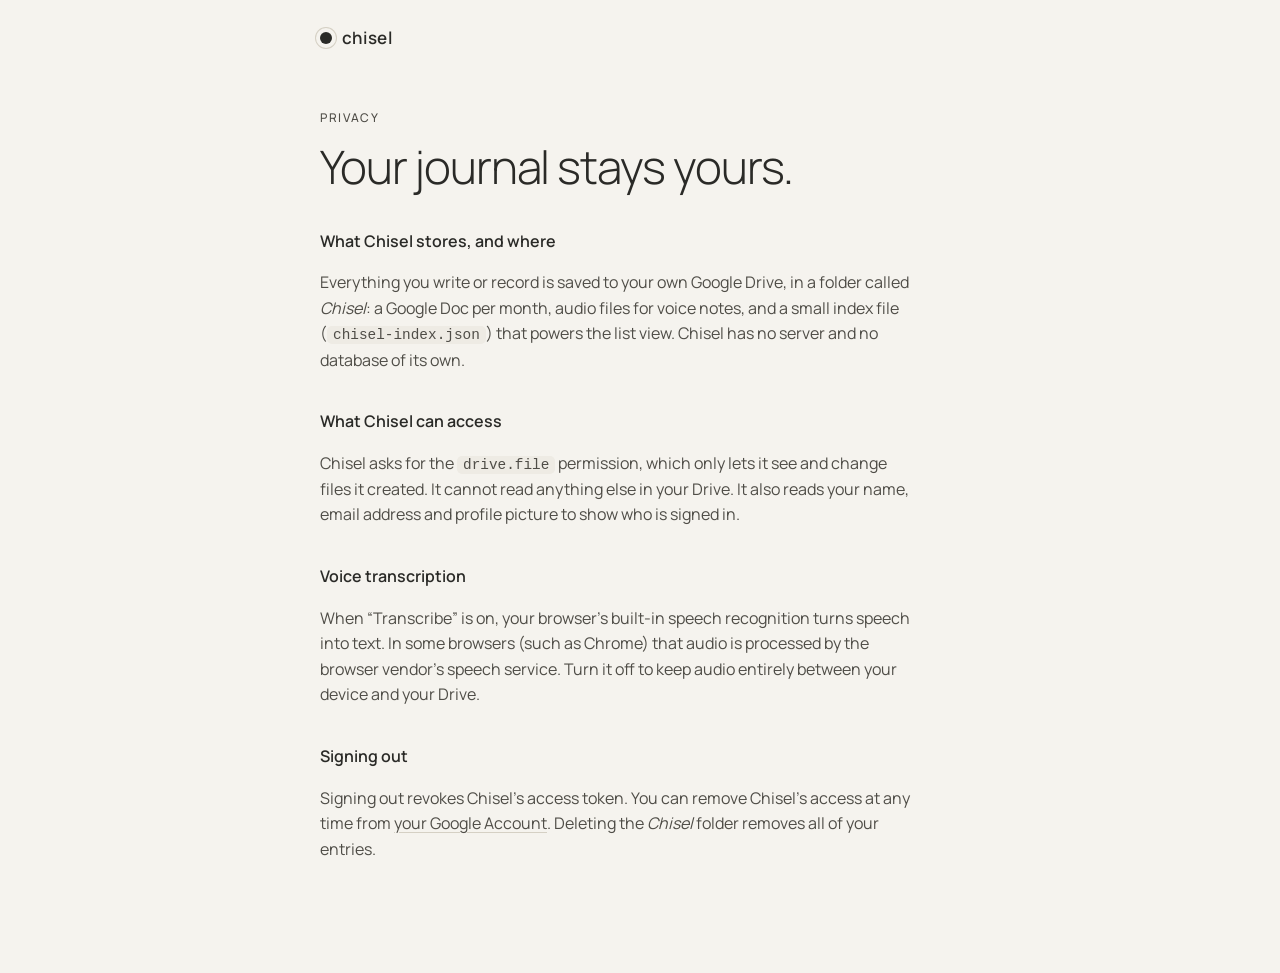
==== public/privacy.html @ b5a816bb "Chisel: voice + text journal stored in Google Drive, Scandinavian UI - Static app in public/ (no bac" ====
<!doctype html>
<html lang="en">
<head>
<meta charset="utf-8">
<meta name="viewport" content="width=device-width,initial-scale=1">
<title>Chisel Privacy</title>
<link rel="stylesheet" href="https://fonts.googleapis.com/css2?family=Manrope:wght@300;400;500;600&display=swap">
<link rel="stylesheet" href="styles.css">
<style>.doc{padding:32px 0 0;max-width:60ch}.doc h2{font-size:16px;font-weight:600;margin:36px 0 8px}.doc p,.doc li{color:var(--ink-2)}</style>
</head>
<body>
<div class="shell">
  <header class="masthead"><a class="brand" href="./" style="text-decoration:none"><span class="mark" aria-hidden="true"></span>chisel</a></header>
  <article class="doc">
    <p class="eyebrow">Privacy</p>
    <h1 class="display">Your journal stays yours.</h1>
    <h2>What Chisel stores, and where</h2>
    <p>Everything you write or record is saved to your own Google Drive, in a folder called <i>Chisel</i>: a Google Doc per month, audio files for voice notes, and a small index file (<code>chisel-index.json</code>) that powers the list view. Chisel has no server and no database of its own.</p>
    <h2>What Chisel can access</h2>
    <p>Chisel asks for the <code>drive.file</code> permission, which only lets it see and change files it created. It cannot read anything else in your Drive. It also reads your name, email address and profile picture to show who is signed in.</p>
    <h2>Voice transcription</h2>
    <p>When “Transcribe” is on, your browser’s built-in speech recognition turns speech into text. In some browsers (such as Chrome) that audio is processed by the browser vendor’s speech service. Turn it off to keep audio entirely between your device and your Drive.</p>
    <h2>Signing out</h2>
    <p>Signing out revokes Chisel’s access token. You can remove Chisel’s access at any time from <a href="https://myaccount.google.com/permissions">your Google Account</a>. Deleting the <i>Chisel</i> folder removes all of your entries.</p>
  </article>
</div>
</body>
</html>
---- public/styles.css ----
/* Chisel — Scandinavian minimal: linen, oak, pine, clay. */
:root{
  --bg:#F5F3EE; --surface:#FCFBF8; --sunk:#EEEBE4;
  --ink:#2A2A27; --ink-2:#4F4D47; --muted:#86827A; --faint:#B3AEA3;
  --line:#E5E1D8; --line-2:#D5D0C4;
  --accent:#56705F; --accent-soft:#E2E8E1;
  --rec:#B5654A; --rec-soft:#F3E4DC;
  --btn:#2A2A27; --btn-ink:#F7F5F0;
  --shadow:0 1px 2px rgba(42,42,39,.04),0 12px 32px -18px rgba(42,42,39,.16);
  --r:16px; --r-sm:10px;
  --font:"Manrope",ui-sans-serif,-apple-system,BlinkMacSystemFont,"Segoe UI",Helvetica,Arial,sans-serif;
  color-scheme:light;
}
@media (prefers-color-scheme:dark){
  :root{
    --bg:#1B1C1A; --surface:#232522; --sunk:#2C2E2A;
    --ink:#ECE9E2; --ink-2:#CFCBC2; --muted:#98948A; --faint:#65625B;
    --line:#2F312D; --line-2:#3C3F3A;
    --accent:#9CB5A3; --accent-soft:#2A322C;
    --rec:#DD8E70; --rec-soft:#3A2821;
    --btn:#ECE9E2; --btn-ink:#1B1C1A;
    --shadow:0 1px 2px rgba(0,0,0,.2),0 12px 32px -18px rgba(0,0,0,.5);
    color-scheme:dark;
  }
}

*{box-sizing:border-box}
html{-webkit-text-size-adjust:100%}
body{margin:0;background:var(--bg);color:var(--ink);font-family:var(--font);font-size:16px;line-height:1.6;
  -webkit-font-smoothing:antialiased;font-feature-settings:"ss01","cv11"}
button{font:inherit;color:inherit;background:none;border:0;padding:0;cursor:pointer}
input,textarea{font:inherit;color:inherit}
a{color:inherit;text-decoration-color:var(--line-2);text-underline-offset:3px}
a:hover{text-decoration-color:currentColor}
:focus-visible{outline:2px solid var(--accent);outline-offset:2px;border-radius:6px}
[hidden]{display:none!important}
::placeholder{color:var(--faint);opacity:1}
::selection{background:var(--accent-soft)}

.shell{max-width:680px;margin:0 auto;padding:0 20px 96px;padding-bottom:max(96px,env(safe-area-inset-bottom))}

/* ---------- masthead ---------- */
.masthead{display:flex;align-items:center;justify-content:space-between;height:76px}
.brand{display:inline-flex;align-items:center;gap:10px;font-weight:600;letter-spacing:.02em;font-size:17px}
.mark{width:12px;height:12px;border-radius:50%;background:var(--ink);box-shadow:0 0 0 4px var(--bg),0 0 0 5px var(--line-2)}
.account{position:relative;display:flex;align-items:center;gap:14px}
.sync{display:inline-flex;align-items:center;gap:7px;font-size:13px;color:var(--muted)}
.sync i{width:6px;height:6px;border-radius:50%;background:var(--accent)}
.sync.busy i{background:var(--faint);animation:breathe 1.2s ease-in-out infinite}
.sync.err i{background:var(--rec)}
.sync.err{color:var(--rec)}
.avatar{width:34px;height:34px;border-radius:50%;overflow:hidden;background:var(--sunk);border:1px solid var(--line);
  display:grid;place-items:center;font-size:13px;font-weight:600;color:var(--ink-2)}
.avatar img{width:100%;height:100%;object-fit:cover}
.menu{position:absolute;right:0;top:44px;z-index:10;min-width:240px;background:var(--surface);border:1px solid var(--line);
  border-radius:var(--r-sm);box-shadow:var(--shadow);padding:6px}
.menu-who{margin:0;padding:8px 10px 10px;font-size:13px;color:var(--muted);border-bottom:1px solid var(--line);margin-bottom:4px;
  overflow:hidden;text-overflow:ellipsis;white-space:nowrap}
.menu a,.menu button{display:block;width:100%;text-align:left;padding:8px 10px;border-radius:7px;font-size:14px;text-decoration:none}
.menu a:hover,.menu button:hover{background:var(--sunk)}

/* ---------- type ---------- */
.eyebrow{margin:0 0 14px;font-size:12px;font-weight:500;letter-spacing:.14em;text-transform:uppercase;color:var(--muted)}
.display{margin:0;font-weight:300;font-size:clamp(32px,7vw,46px);line-height:1.12;letter-spacing:-.025em;text-wrap:balance}

/* ---------- welcome ---------- */
.welcome{padding:56px 0 0}
.lede{margin:22px 0 36px;max-width:50ch;color:var(--ink-2);font-size:17px}
.gbtn{display:inline-flex;align-items:center;gap:12px;height:48px;padding:0 22px;border-radius:999px;background:var(--surface);
  border:1px solid var(--line-2);font-weight:500;font-size:15px;box-shadow:var(--shadow);transition:transform .15s,border-color .15s}
.gbtn:hover{border-color:var(--muted)}
.gbtn:active{transform:translateY(1px)}
.err{margin:14px 0 0;color:var(--rec);font-size:14px}
.setup{background:var(--surface);border:1px solid var(--line);border-radius:var(--r);padding:20px 22px;max-width:520px}
.setup-t{margin:0 0 4px;font-weight:600}
.setup p{margin:0 0 14px;color:var(--muted);font-size:14px}
.setup-row{display:flex;gap:8px}
.setup input{flex:1;min-width:0;height:42px;padding:0 14px;border:1px solid var(--line-2);border-radius:var(--r-sm);background:var(--bg);font-size:14px}
code{font-size:.9em;background:var(--sunk);padding:1px 6px;border-radius:5px}
.how{list-style:none;margin:72px 0 0;padding:28px 0 0;border-top:1px solid var(--line);display:grid;grid-template-columns:repeat(3,1fr);gap:28px}
.how li{display:flex;flex-direction:column;gap:6px;font-size:14px;color:var(--muted)}
.how b{color:var(--ink);font-weight:600;font-size:15px}
.how-n{font-size:12px;letter-spacing:.1em;color:var(--faint);font-variant-numeric:tabular-nums}
.fine{margin:48px 0 0;font-size:13px;color:var(--muted)}

/* ---------- today ---------- */
.today{padding:40px 0 36px}
.stats{display:flex;gap:40px;margin:28px 0 0}
.stats div{display:flex;flex-direction:column-reverse;gap:2px}
.stats dt{font-size:12px;color:var(--muted);letter-spacing:.04em}
.stats dd{margin:0;font-size:22px;font-weight:400;font-variant-numeric:tabular-nums;letter-spacing:-.01em}

/* ---------- composer ---------- */
.composer{background:var(--surface);border:1px solid var(--line);border-radius:var(--r);box-shadow:var(--shadow);padding:22px 24px 16px}
.c-title{display:block;width:100%;border:0;background:none;font-size:19px;font-weight:600;letter-spacing:-.01em;padding:0;margin:0 0 6px}
.c-text{display:block;width:100%;min-height:112px;max-height:60vh;field-sizing:content;border:0;background:none;resize:none;padding:0;font-size:16px;line-height:1.65;color:var(--ink-2)}
.c-title:focus,.c-text:focus{outline:none}

.recorder{margin:14px 0 4px;padding:14px 16px;border-radius:var(--r-sm);background:var(--rec-soft)}
.rec-top{display:flex;justify-content:space-between;align-items:center;font-size:13px;color:var(--rec);font-weight:500}
.rec-live{display:inline-flex;align-items:center;gap:8px}
.rec-live i{width:7px;height:7px;border-radius:50%;background:var(--rec);animation:breathe 1.2s ease-in-out infinite}
.rec-time{font-variant-numeric:tabular-nums}
.meter{display:flex;align-items:center;gap:3px;height:32px;margin:10px 0 2px}
.meter span{flex:1;min-width:2px;height:10%;border-radius:2px;background:var(--rec);opacity:.55;transition:height .08s linear}
.rec-transcript{margin:6px 0 0;font-size:14px;color:var(--ink-2);min-height:1.6em}
.rec-transcript:empty::before{content:"Listening…";color:var(--faint)}
.rec-transcript .interim{color:var(--muted)}

.clips{list-style:none;margin:10px 0 0;padding:0;display:flex;flex-direction:column;gap:8px}
.clips:empty{display:none}
.clip{display:grid;grid-template-columns:auto 1fr auto;align-items:center;gap:4px 12px;padding:10px 12px;border:1px solid var(--line);border-radius:var(--r-sm);background:var(--bg)}
.clip-name{font-size:14px;font-weight:500}
.clip-dur{color:var(--muted);font-weight:400;font-variant-numeric:tabular-nums;margin-left:6px}
.clip textarea{grid-column:2/-1;width:100%;min-height:24px;border:0;background:none;resize:none;padding:0;font-size:14px;color:var(--ink-2);line-height:1.55}
.clip textarea:focus{outline:none}

.play{width:32px;height:32px;border-radius:50%;display:grid;place-items:center;background:var(--sunk);color:var(--ink);flex:none;transition:background .15s}
.play:hover{background:var(--line)}
.play svg{width:12px;height:12px;fill:currentColor}
.play.on{background:var(--ink);color:var(--bg)}
.x{width:28px;height:28px;border-radius:50%;display:grid;place-items:center;color:var(--muted)}
.x:hover{background:var(--sunk);color:var(--ink)}
.x svg{width:12px;height:12px;stroke:currentColor;stroke-width:1.6;fill:none}

.details{display:grid;grid-template-columns:1fr 1fr 1fr;gap:12px;margin:16px 0 0;padding-top:14px;border-top:1px solid var(--line)}
.details label{display:flex;flex-direction:column;gap:4px;font-size:12px;color:var(--muted);letter-spacing:.03em}
.details input{height:36px;border:0;border-bottom:1px solid var(--line-2);background:none;font-size:14px;padding:0;color:var(--ink);min-width:0}
.details input:focus{outline:none;border-bottom-color:var(--ink)}

.c-bar{display:flex;align-items:center;gap:14px;margin-top:16px;padding-top:14px;border-top:1px solid var(--line);flex-wrap:wrap}
.spacer{flex:1}
.recbtn{display:inline-flex;align-items:center;gap:9px;height:38px;padding:0 16px 0 13px;border-radius:999px;border:1px solid var(--line-2);font-size:14px;font-weight:500;transition:background .15s,border-color .15s,color .15s}
.recbtn:hover{border-color:var(--muted)}
.recbtn-dot{width:10px;height:10px;border-radius:50%;background:var(--rec)}
.recbtn.on{background:var(--rec);border-color:var(--rec);color:#fff}
.recbtn.on .recbtn-dot{background:#fff;border-radius:2px;width:9px;height:9px}
.toggle{display:inline-flex;align-items:center;gap:8px;font-size:13px;color:var(--muted);cursor:pointer;user-select:none}
.toggle input{position:absolute;opacity:0;pointer-events:none}
.toggle-ui{width:28px;height:16px;border-radius:999px;background:var(--line-2);position:relative;transition:background .15s}
.toggle-ui::after{content:"";position:absolute;top:2px;left:2px;width:12px;height:12px;border-radius:50%;background:var(--surface);transition:transform .15s}
.toggle input:checked+.toggle-ui{background:var(--accent)}
.toggle input:checked+.toggle-ui::after{transform:translateX(12px)}
.toggle input:focus-visible+.toggle-ui{outline:2px solid var(--accent);outline-offset:2px}
.link{font-size:13px;color:var(--muted);padding:4px 2px}
.link:hover,.link[aria-expanded="true"]{color:var(--ink)}
.btn{height:38px;padding:0 18px;border-radius:999px;border:1px solid var(--line-2);font-size:14px;font-weight:500;background:var(--surface)}
.btn.primary{background:var(--btn);color:var(--btn-ink);border-color:var(--btn)}
.btn:disabled{opacity:.35;cursor:default}
.btn.primary:not(:disabled):hover{opacity:.88}

/* ---------- list ---------- */
.listhead{display:flex;align-items:center;justify-content:space-between;gap:16px;margin:64px 0 8px}
.listhead h2{margin:0;font-size:12px;font-weight:500;letter-spacing:.14em;text-transform:uppercase;color:var(--muted)}
.search{display:flex;align-items:center;gap:8px;height:34px;padding:0 12px;border-radius:999px;background:var(--sunk);color:var(--muted);width:200px;max-width:50%}
.search svg{width:14px;height:14px;fill:none;stroke:currentColor;stroke-width:1.5;flex:none}
.search input{border:0;background:none;font-size:14px;width:100%;min-width:0;color:var(--ink)}
.search input:focus{outline:none}
.search input::-webkit-search-cancel-button{-webkit-appearance:none}

.day{padding:28px 0 8px;border-top:1px solid var(--line)}
.day:first-child{border-top:0}
.day-h{display:flex;align-items:center;gap:14px;margin-bottom:10px}
.day-n{font-size:34px;font-weight:300;letter-spacing:-.03em;line-height:1;font-variant-numeric:tabular-nums;min-width:44px}
.day-w{display:flex;flex-direction:column;line-height:1.3}
.day-w b{font-weight:600;font-size:14px}
.day-w span{font-size:13px;color:var(--muted)}
.day-h a{margin-left:auto;font-size:13px;color:var(--muted);text-decoration:none;white-space:nowrap}
.day-h a:hover{color:var(--ink)}

.entry{margin-left:58px;border-radius:var(--r-sm)}
.row{display:grid;grid-template-columns:48px 1fr;gap:2px 10px;width:100%;text-align:left;padding:12px 12px 12px 0;border-radius:var(--r-sm)}
.row time{font-size:13px;color:var(--muted);font-variant-numeric:tabular-nums;padding-top:2px}
.row-main{min-width:0}
.row h3{margin:0;font-size:16px;font-weight:500;letter-spacing:-.005em;overflow:hidden;text-overflow:ellipsis;white-space:nowrap}
.row .prev{margin:2px 0 0;font-size:14px;color:var(--muted);overflow:hidden;text-overflow:ellipsis;white-space:nowrap}
.row:hover h3{text-decoration:underline;text-decoration-color:var(--line-2);text-underline-offset:4px}
.entry.open .prev{display:none}
.tags{display:flex;flex-wrap:wrap;gap:6px;margin-top:8px}
.tag{display:inline-flex;align-items:center;gap:5px;height:22px;padding:0 9px;border-radius:999px;background:var(--sunk);font-size:12px;color:var(--ink-2)}
.tag svg{width:11px;height:11px;fill:none;stroke:currentColor;stroke-width:1.6}
.tag.voice{background:var(--accent-soft);color:var(--accent)}
.body{padding:4px 0 20px 58px}
.body .text{margin:0 0 16px;white-space:pre-wrap;max-width:60ch;color:var(--ink-2)}
.body .clip{grid-template-columns:auto 1fr;margin-bottom:8px;background:var(--surface)}
.body .clip p{grid-column:2;margin:0;font-size:14px;color:var(--ink-2);font-style:italic}
.acts{display:flex;gap:4px;margin-top:12px;margin-left:-8px}
.acts a,.acts button{font-size:13px;color:var(--muted);padding:5px 8px;border-radius:7px;text-decoration:none}
.acts a:hover,.acts button:hover{background:var(--sunk);color:var(--ink)}
.acts .danger{color:var(--rec)}
.empty{padding:40px 0;color:var(--muted);font-size:15px;max-width:44ch}

.foot{margin-top:72px;font-size:12px;color:var(--faint);text-align:center}

.toast{position:fixed;left:50%;bottom:28px;bottom:max(28px,env(safe-area-inset-bottom));transform:translate(-50%,8px);background:var(--ink);color:var(--bg);
  padding:10px 18px;border-radius:999px;font-size:14px;opacity:0;transition:opacity .2s,transform .2s;pointer-events:none;max-width:calc(100vw - 32px);box-shadow:var(--shadow)}
.toast.show{opacity:1;transform:translate(-50%,0)}

.banner{margin:0 0 20px;padding:10px 14px;border-radius:var(--r-sm);background:var(--accent-soft);color:var(--accent);font-size:13px}

@keyframes breathe{0%,100%{opacity:1}50%{opacity:.3}}
@media (prefers-reduced-motion:reduce){*{animation:none!important;transition:none!important}}

@media (max-width:560px){
  .shell{padding:0 16px 80px}
  .masthead{height:64px}
  .sync span{display:none}
  .welcome{padding-top:28px}
  .how{grid-template-columns:1fr;gap:20px;margin-top:48px}
  .today{padding:24px 0 28px}
  .stats{gap:28px}
  .composer{padding:18px 18px 14px;border-radius:14px}
  .details{grid-template-columns:1fr 1fr}
  .details label:last-child{grid-column:1/-1}
  .c-bar{gap:10px 12px}
  .btn.primary{margin-left:auto}
  .listhead{margin-top:48px}
  .entry{margin-left:0}
  .body{padding-left:58px}
  .day-h{margin-bottom:4px}
}
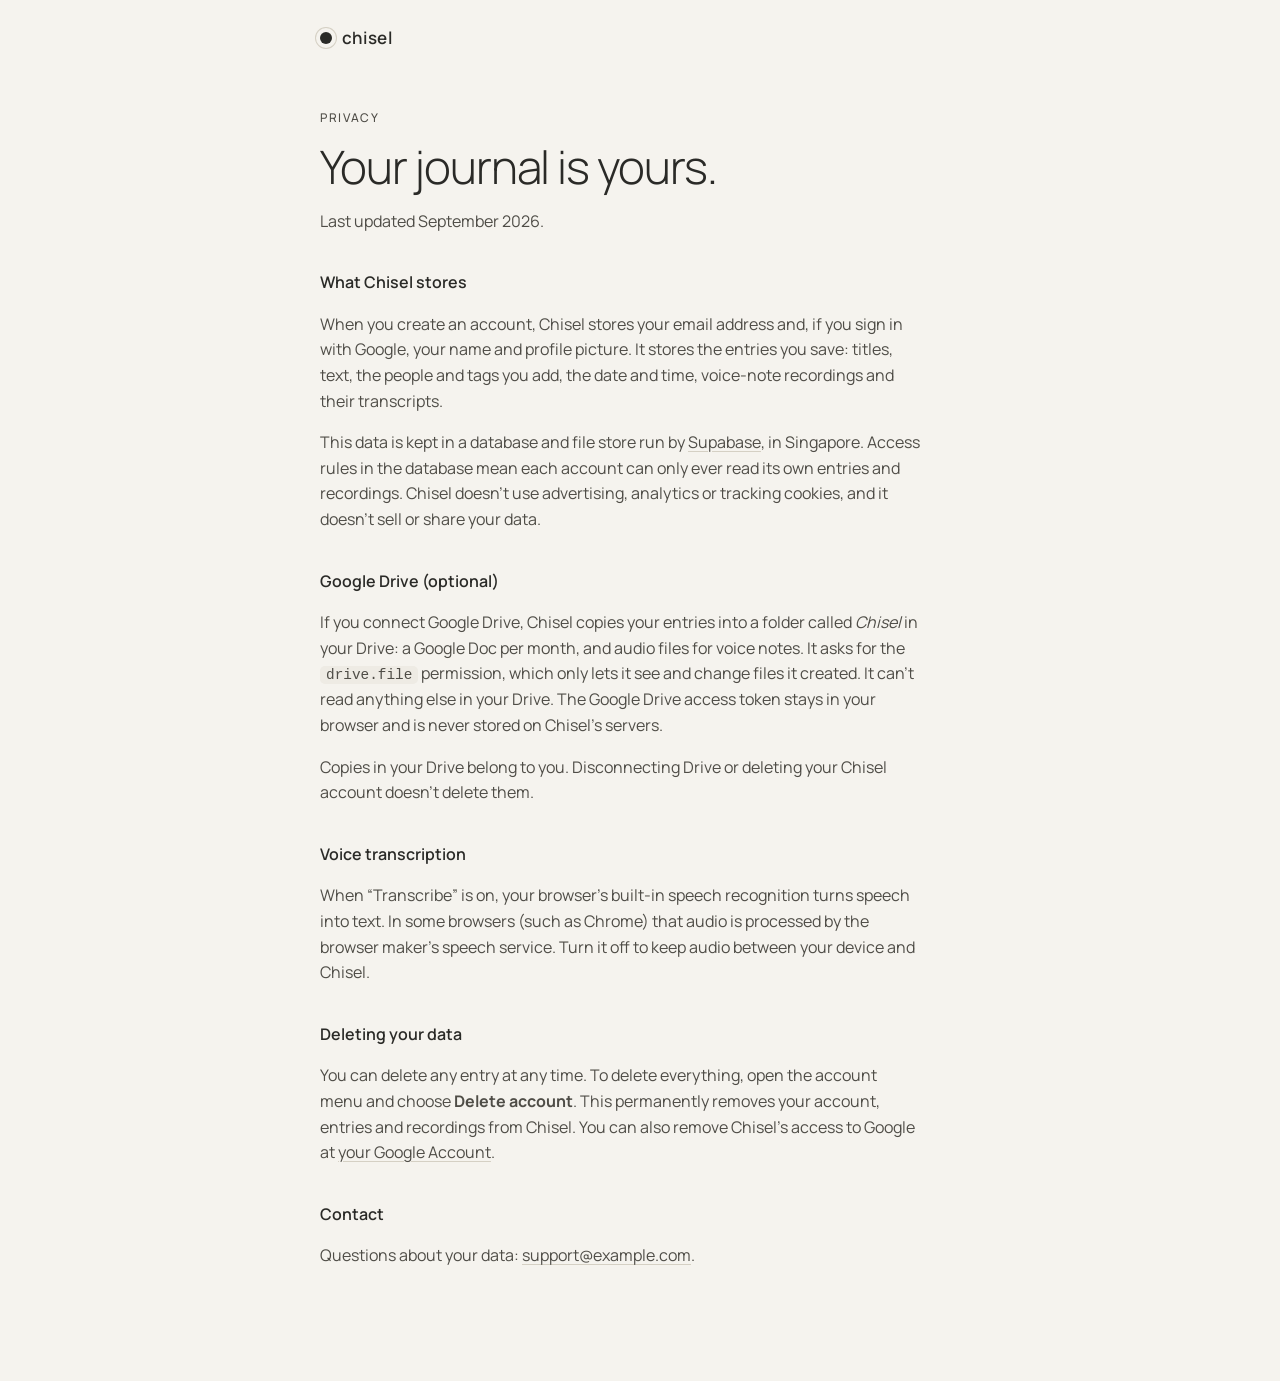
==== commit 62cb67d5: "Move to Supabase accounts and storage; make Google Drive an optional copy - Sign in with email + pas" ====
--- a/public/privacy.html
+++ b/public/privacy.html
@@ -13,15 +13,26 @@
   <header class="masthead"><a class="brand" href="./" style="text-decoration:none"><span class="mark" aria-hidden="true"></span>chisel</a></header>
   <article class="doc">
     <p class="eyebrow">Privacy</p>
-    <h1 class="display">Your journal stays yours.</h1>
-    <h2>What Chisel stores, and where</h2>
-    <p>Everything you write or record is saved to your own Google Drive, in a folder called <i>Chisel</i>: a Google Doc per month, audio files for voice notes, and a small index file (<code>chisel-index.json</code>) that powers the list view. Chisel has no server and no database of its own.</p>
-    <h2>What Chisel can access</h2>
-    <p>Chisel asks for the <code>drive.file</code> permission, which only lets it see and change files it created. It cannot read anything else in your Drive. It also reads your name, email address and profile picture to show who is signed in.</p>
+    <h1 class="display">Your journal is yours.</h1>
+    <p>Last updated September 2026.</p>
+
+    <h2>What Chisel stores</h2>
+    <p>When you create an account, Chisel stores your email address and, if you sign in with Google, your name and profile picture. It stores the entries you save: titles, text, the people and tags you add, the date and time, voice-note recordings and their transcripts.</p>
+    <p>This data is kept in a database and file store run by <a href="https://supabase.com">Supabase</a>, in Singapore. Access rules in the database mean each account can only ever read its own entries and recordings. Chisel doesn’t use advertising, analytics or tracking cookies, and it doesn’t sell or share your data.</p>
+
+    <h2>Google Drive (optional)</h2>
+    <p>If you connect Google Drive, Chisel copies your entries into a folder called <i>Chisel</i> in your Drive: a Google Doc per month, and audio files for voice notes. It asks for the <code>drive.file</code> permission, which only lets it see and change files it created. It can’t read anything else in your Drive. The Google Drive access token stays in your browser and is never stored on Chisel’s servers.</p>
+    <p>Copies in your Drive belong to you. Disconnecting Drive or deleting your Chisel account doesn’t delete them.</p>
+
     <h2>Voice transcription</h2>
-    <p>When “Transcribe” is on, your browser’s built-in speech recognition turns speech into text. In some browsers (such as Chrome) that audio is processed by the browser vendor’s speech service. Turn it off to keep audio entirely between your device and your Drive.</p>
-    <h2>Signing out</h2>
-    <p>Signing out revokes Chisel’s access token. You can remove Chisel’s access at any time from <a href="https://myaccount.google.com/permissions">your Google Account</a>. Deleting the <i>Chisel</i> folder removes all of your entries.</p>
+    <p>When “Transcribe” is on, your browser’s built-in speech recognition turns speech into text. In some browsers (such as Chrome) that audio is processed by the browser maker’s speech service. Turn it off to keep audio between your device and Chisel.</p>
+
+    <h2>Deleting your data</h2>
+    <p>You can delete any entry at any time. To delete everything, open the account menu and choose <b>Delete account</b>. This permanently removes your account, entries and recordings from Chisel. You can also remove Chisel’s access to Google at <a href="https://myaccount.google.com/permissions">your Google Account</a>.</p>
+
+    <h2>Contact</h2>
+    <!-- TODO: replace with the support address you want to publish -->
+    <p>Questions about your data: <a href="mailto:support@example.com">support@example.com</a>.</p>
   </article>
 </div>
 </body>
--- a/public/styles.css
+++ b/public/styles.css
@@ -65,7 +65,7 @@
 
 /* ---------- welcome ---------- */
 .welcome{padding:56px 0 0}
-.lede{margin:22px 0 36px;max-width:50ch;color:var(--ink-2);font-size:17px}
+.lede{margin:22px 0 32px;max-width:50ch;color:var(--ink-2);font-size:17px}
 .gbtn{display:inline-flex;align-items:center;gap:12px;height:48px;padding:0 22px;border-radius:999px;background:var(--surface);
   border:1px solid var(--line-2);font-weight:500;font-size:15px;box-shadow:var(--shadow);transition:transform .15s,border-color .15s}
 .gbtn:hover{border-color:var(--muted)}
@@ -196,7 +196,10 @@
   padding:10px 18px;border-radius:999px;font-size:14px;opacity:0;transition:opacity .2s,transform .2s;pointer-events:none;max-width:calc(100vw - 32px);box-shadow:var(--shadow)}
 .toast.show{opacity:1;transform:translate(-50%,0)}
 
-.banner{margin:0 0 20px;padding:10px 14px;border-radius:var(--r-sm);background:var(--accent-soft);color:var(--accent);font-size:13px}
+.banner{display:flex;align-items:center;justify-content:space-between;gap:12px;margin:0 0 20px;padding:10px 10px 10px 16px;border-radius:var(--r-sm);background:var(--accent-soft);color:var(--accent);font-size:14px}
+.banner .link{color:var(--accent)}
+.banner-acts{display:flex;align-items:center;gap:6px;flex:none}
+.banner .x{color:var(--accent)}
 
 @keyframes breathe{0%,100%{opacity:1}50%{opacity:.3}}
 @media (prefers-reduced-motion:reduce){*{animation:none!important;transition:none!important}}
@@ -219,3 +222,36 @@
   .body{padding-left:58px}
   .day-h{margin-bottom:4px}
 }
+
+/* ---------- auth ---------- */
+.auth{background:var(--surface);border:1px solid var(--line);border-radius:var(--r);box-shadow:var(--shadow);padding:26px 26px 22px;max-width:420px}
+.auth-t{margin:0 0 16px;font-weight:600;font-size:17px;letter-spacing:-.01em}
+.auth .gbtn{width:100%;justify-content:center;box-shadow:none;height:46px}
+.or{display:flex;align-items:center;gap:12px;margin:18px 0 12px;font-size:12px;color:var(--faint);letter-spacing:.04em}
+.or::before,.or::after{content:"";flex:1;border-top:1px solid var(--line)}
+.field{display:flex;flex-direction:column;gap:4px;margin-bottom:12px;font-size:12px;color:var(--muted);letter-spacing:.03em}
+.field input{height:44px;padding:0 14px;border:1px solid var(--line-2);border-radius:var(--r-sm);background:var(--bg);font-size:15px;color:var(--ink);letter-spacing:0}
+.field input:focus{outline:none;border-color:var(--ink)}
+.auth-err{margin:2px 0 12px;font-size:14px;color:var(--rec)}
+.auth-msg{margin:0 0 16px;color:var(--ink-2);font-size:15px}
+.btn.wide{width:100%;height:44px;margin-top:4px}
+.auth-links{display:flex;justify-content:space-between;flex-wrap:wrap;gap:8px;margin:14px 0 0;font-size:13px;color:var(--muted)}
+.link.strong{color:var(--ink);font-weight:500}
+.link.strong:hover{text-decoration:underline;text-underline-offset:3px}
+.welcome .how{margin-top:64px}
+
+/* ---------- menu extras ---------- */
+.menu-sec{border-bottom:1px solid var(--line);padding:4px 0 6px;margin-bottom:4px}
+.menu-label{margin:6px 10px 0;font-size:11px;letter-spacing:.12em;text-transform:uppercase;color:var(--faint)}
+.menu-note{margin:2px 10px 6px;font-size:13px;color:var(--muted);overflow:hidden;text-overflow:ellipsis}
+.menu .danger{color:var(--rec)}
+
+/* ---------- dialog ---------- */
+.dialog{border:1px solid var(--line);border-radius:var(--r);background:var(--surface);color:var(--ink);padding:26px;max-width:420px;width:calc(100vw - 32px);box-shadow:var(--shadow)}
+.dialog::backdrop{background:rgba(27,28,26,.35)}
+.dialog-acts{display:flex;justify-content:flex-end;gap:8px;margin-top:8px}
+.btn.danger-btn{background:var(--rec);border-color:var(--rec);color:#fff}
+.btn.danger-btn:disabled{opacity:.35}
+.foot a{color:var(--faint);text-decoration:none}
+.foot a:hover{color:var(--muted)}
+@media (max-width:560px){.auth{padding:22px 18px 18px}}
